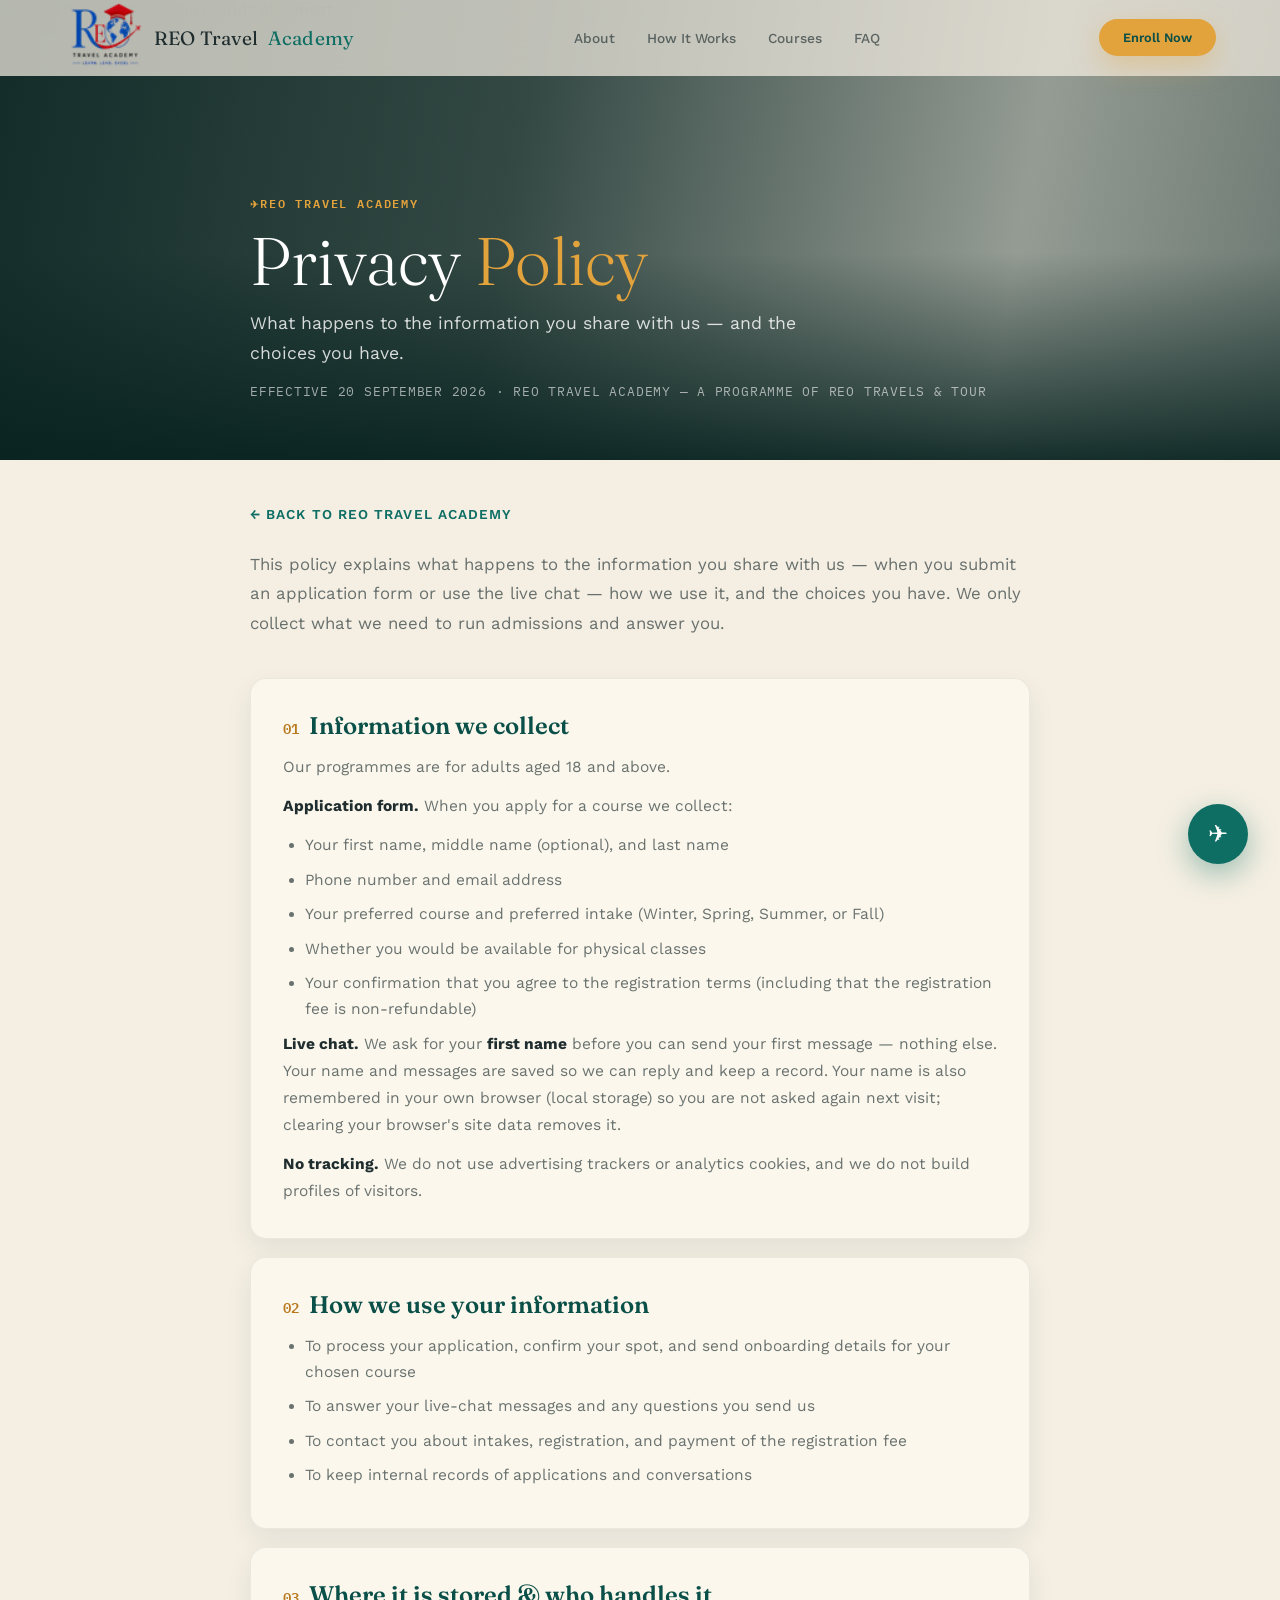
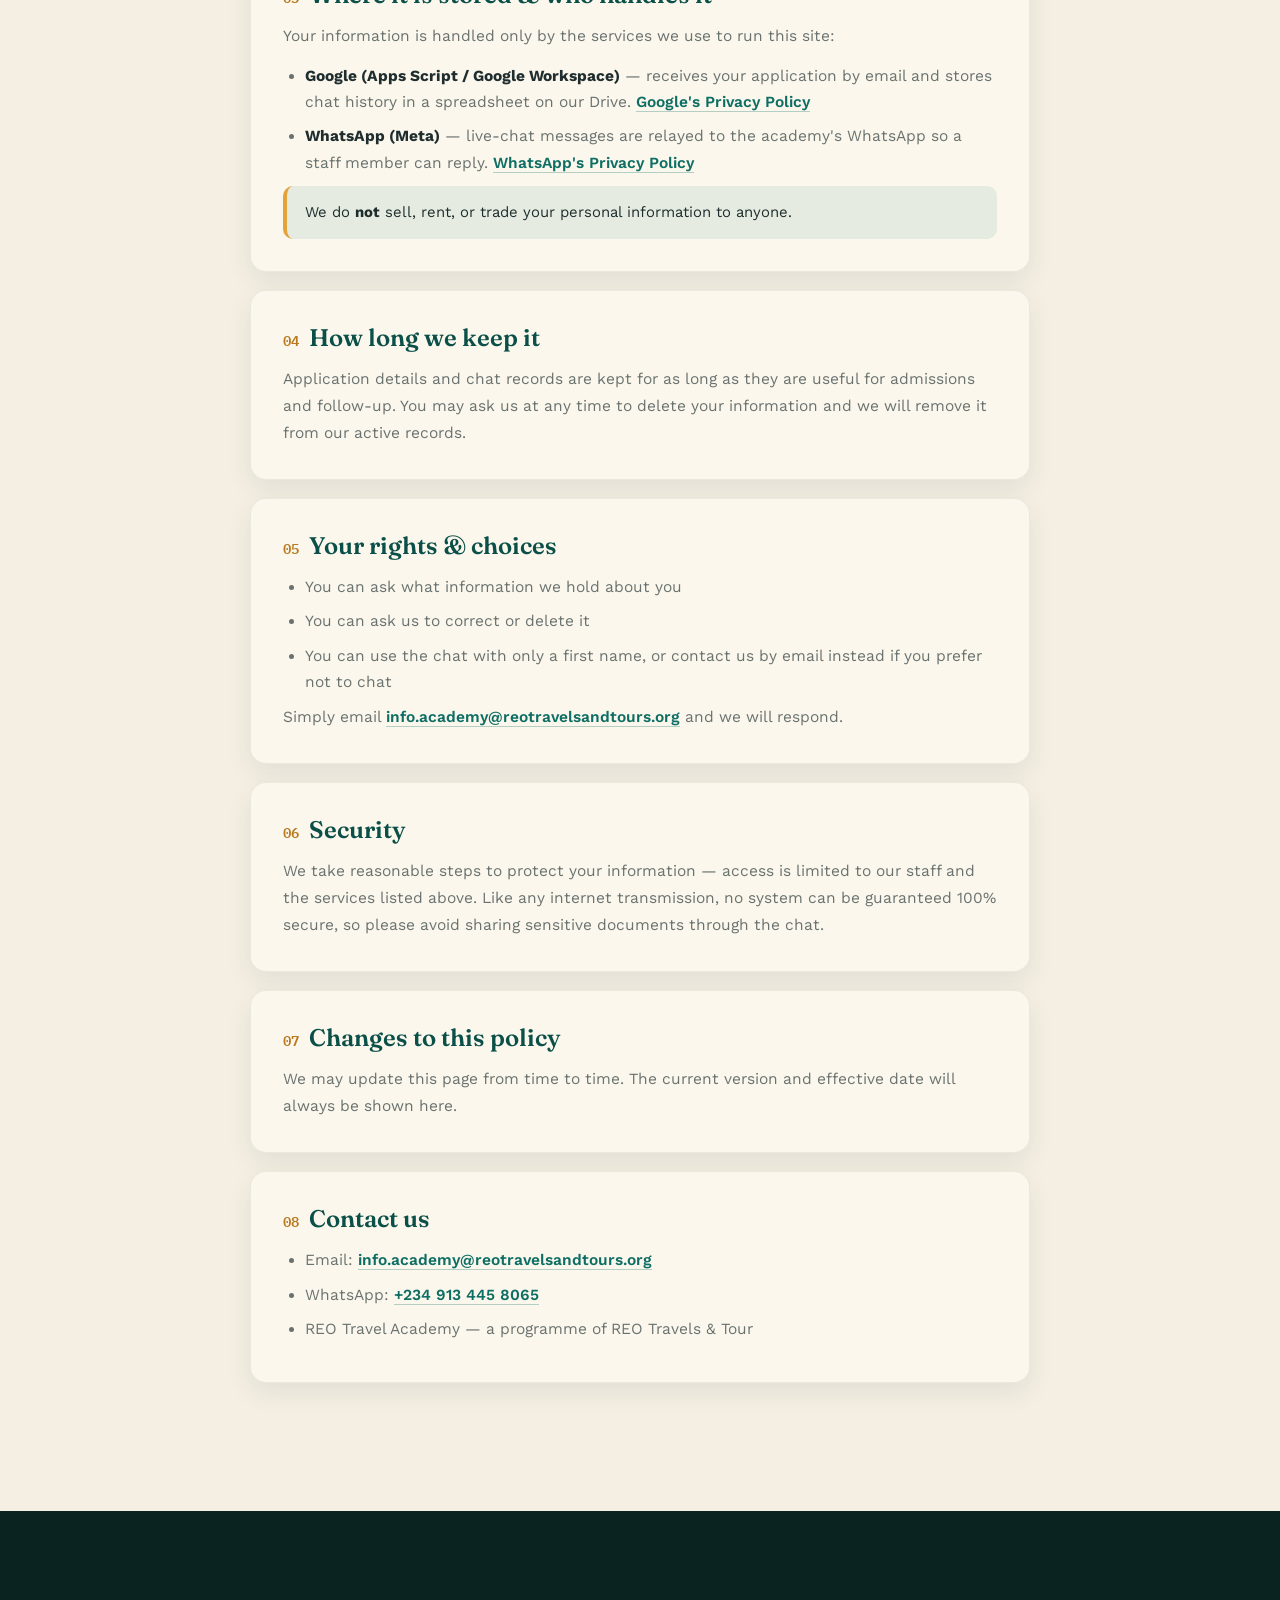
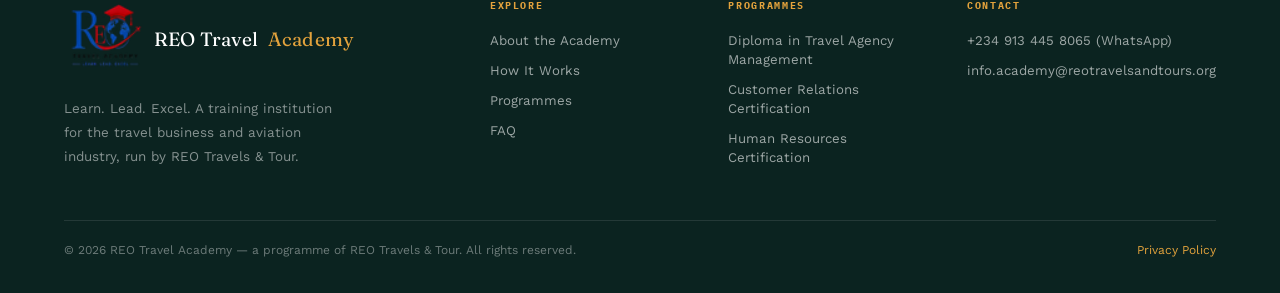
==== privacy.html @ a8461413 "first commit" ====
<!DOCTYPE html>
<html lang="en">

<head>
  <meta charset="UTF-8" />
  <meta name="viewport" content="width=device-width, initial-scale=1.0" />
  <title>Privacy Policy — REO Travel Academy</title>
  <link rel="icon" type="image/png" href="favicon-32.png" />
  <link rel="apple-touch-icon" href="logo-180.png" />
  <link rel="stylesheet" href="css/academy.css" />
  <style>
    .doc-wrap { max-width: 860px; margin: 0 auto; padding: clamp(28px, 4vw, 44px) clamp(20px, 5vw, 40px) clamp(64px, 9vw, 110px); }
    .doc-hero { position: relative; display: flex; align-items: flex-end; overflow: hidden; min-height: clamp(340px, 44vw, 460px); padding: calc(var(--nav-h) + 30px) 0 clamp(36px, 6vw, 60px); }
    .doc-hero-bg { position: absolute; inset: 0; z-index: 0; }
    .doc-hero-bg img { width: 100%; height: 100%; object-fit: cover; }
    .doc-hero-inner { position: relative; z-index: 3; width: 100%; max-width: 860px; margin: 0 auto; padding: 0 clamp(20px, 5vw, 40px); text-align: left; }
    .doc-hero .eyebrow { color: var(--amber); display: inline-block; margin-bottom: 12px; }
    .doc-hero-title { font-family: "Fraunces", serif; font-weight: 300; font-size: clamp(2.4rem, 6.6vw, 4.2rem); line-height: 1.08; color: var(--white); margin-bottom: 12px; }
    .doc-hero-title em { font-style: normal; color: var(--amber); }
    .doc-hero-sub { color: rgba(255, 255, 255, 0.82); font-size: clamp(0.95rem, 1.5vw, 1.1rem); line-height: 1.7; max-width: 56ch; }
    .doc-hero .doc-meta { border: none; padding: 0; margin: 14px 0 0; color: rgba(255, 255, 255, 0.6); }
    .doc-back { display: inline-flex; gap: 8px; font-size: 0.85rem; font-weight: 600; letter-spacing: 0.08em; text-transform: uppercase; color: var(--teal); margin-bottom: 28px; }
    .doc-back:hover { color: var(--amber-deep); }
    .doc-title { font-family: "Fraunces", serif; font-size: clamp(2.2rem, 6vw, 3.4rem); font-weight: 600; line-height: 1.08; margin-bottom: 14px; }
    .doc-title span { color: var(--teal); }
    .doc-meta { font-family: "IBM Plex Mono", monospace; font-size: 0.8rem; letter-spacing: 0.06em; text-transform: uppercase; color: var(--ink-mute); padding-bottom: 26px; border-bottom: 1px solid var(--border); margin-bottom: 36px; }
    .doc-intro { font-size: 1.05rem; line-height: 1.75; color: var(--ink-soft); margin-bottom: 40px; }
    .doc-section { background: var(--card); border: 1px solid var(--border-soft); border-radius: var(--radius-md); padding: clamp(22px, 4vw, 32px); margin-bottom: 18px; box-shadow: var(--shadow-sm); }
    .doc-section h2 { font-family: "Fraunces", serif; font-size: clamp(1.25rem, 3vw, 1.5rem); font-weight: 600; color: var(--teal-deep); margin-bottom: 14px; display: flex; align-items: baseline; gap: 10px; }
    .doc-section h2 .num { font-family: "IBM Plex Mono", monospace; font-size: 0.85rem; color: var(--amber-deep); }
    .doc-section p { font-size: 0.97rem; line-height: 1.75; color: var(--ink-soft); margin-bottom: 12px; }
    .doc-section p:last-child { margin-bottom: 0; }
    .doc-section ul { margin: 8px 0 4px; padding-left: 22px; }
    .doc-section li { font-size: 0.97rem; line-height: 1.7; color: var(--ink-soft); margin-bottom: 8px; }
    .doc-section strong { color: var(--ink); }
    .doc-section a { color: var(--teal); font-weight: 600; border-bottom: 1px solid rgba(14, 110, 100, 0.3); }
    .doc-section a:hover { color: var(--amber-deep); border-color: var(--amber); }
    .doc-note { background: var(--teal-tint); border-left: 4px solid var(--amber); border-radius: var(--radius-sm); padding: 14px 18px; font-size: 0.93rem; line-height: 1.65; color: var(--ink); margin-top: 10px; }
    @media (max-width: 640px) { .doc-section h2 { flex-direction: column; gap: 4px; } }
  </style>
</head>

<body>
  <div id="top"></div>

  <div id="preloader">
    <img class="pre-logo" src="reo.png" alt="REO Travel Academy logo" />
    <div class="pre-track"><div class="pre-fill"></div></div>
    <p class="pre-text">Boarding&hellip;</p>
  </div>

  <nav id="navbar">
    <a class="nav-logo" href="index.html"><img src="logo-64.png" alt="REO Travel Academy logo" />REO Travel <span>Academy</span></a>
    <ul class="nav-links" id="nav-links">
      <li><a href="index.html#about">About</a></li>
      <li><a href="index.html#how">How It Works</a></li>
      <li><a href="index.html#courses">Courses</a></li>
      <li><a href="index.html#faq">FAQ</a></li>
    </ul>
    <a href="index.html#courses" class="btn btn-primary" style="padding:11px 24px;font-size:0.8rem;" id="nav-cta">Enroll Now</a>
    <button class="hamburger" id="hamburger" aria-label="Menu"><span></span><span></span><span></span></button>
  </nav>
  <div class="mobile-menu" id="mobile-menu">
    <button class="mobile-menu-close" id="mobile-menu-close" aria-label="Close menu">✕</button>
    <a href="index.html#about">About</a>
    <a href="index.html#how">How It Works</a>
    <a href="index.html#courses">Courses</a>
    <a href="index.html#faq">FAQ</a>
    <a href="index.html#courses">Enroll Now</a>
  </div>

  <section class="doc-hero">
    <div class="doc-hero-bg">
      <img src="https://images.unsplash.com/photo-1436491865332-7a61a109cc05?auto=format&fit=crop&w=2000&q=80"
        alt="Aircraft wing above the clouds at sunset" />
    </div>
    <div class="hero-overlay"></div>
    <div class="doc-hero-inner">
      <span class="eyebrow">REO Travel Academy</span>
      <h1 class="doc-hero-title">Privacy <em>Policy</em></h1>
      <p class="doc-hero-sub">What happens to the information you share with us — and the choices you have.</p>
      <p class="doc-meta">Effective 20 September 2026 · REO Travel Academy — a programme of REO Travels &amp; Tour</p>
    </div>
  </section>

  <div class="doc-wrap">
    <a class="doc-back" href="index.html">← Back to REO Travel Academy</a>

    <p class="doc-intro">
      This policy explains what happens to the information you share with us — when you submit an
      application form or use the live chat — how we use it, and the choices you have. We only
      collect what we need to run admissions and answer you.
    </p>

    <section class="doc-section">
      <h2><span class="num">01</span> Information we collect</h2>
      <p>Our programmes are for adults aged 18 and above.</p>
      <p><strong>Application form.</strong> When you apply for a course we collect:</p>
      <ul>
        <li>Your first name, middle name (optional), and last name</li>
        <li>Phone number and email address</li>
        <li>Your preferred course and preferred intake (Winter, Spring, Summer, or Fall)</li>
        <li>Whether you would be available for physical classes</li>
        <li>Your confirmation that you agree to the registration terms (including that the registration fee is non-refundable)</li>
      </ul>
      <p><strong>Live chat.</strong> We ask for your <strong>first name</strong> before you can send your first message — nothing else. Your name and messages are saved so we can reply and keep a record. Your name is also remembered in your own browser (local storage) so you are not asked again next visit; clearing your browser's site data removes it.</p>
      <p><strong>No tracking.</strong> We do not use advertising trackers or analytics cookies, and we do not build profiles of visitors.</p>
    </section>

    <section class="doc-section">
      <h2><span class="num">02</span> How we use your information</h2>
      <ul>
        <li>To process your application, confirm your spot, and send onboarding details for your chosen course</li>
        <li>To answer your live-chat messages and any questions you send us</li>
        <li>To contact you about intakes, registration, and payment of the registration fee</li>
        <li>To keep internal records of applications and conversations</li>
      </ul>
    </section>

    <section class="doc-section">
      <h2><span class="num">03</span> Where it is stored &amp; who handles it</h2>
      <p>Your information is handled only by the services we use to run this site:</p>
      <ul>
        <li><strong>Google (Apps Script / Google Workspace)</strong> — receives your application by email and stores chat history in a spreadsheet on our Drive. <a href="https://policies.google.com/privacy" target="_blank" rel="noopener">Google's Privacy Policy</a></li>
        <li><strong>WhatsApp (Meta)</strong> — live-chat messages are relayed to the academy's WhatsApp so a staff member can reply. <a href="https://www.whatsapp.com/legal/privacy-policy" target="_blank" rel="noopener">WhatsApp's Privacy Policy</a></li>
        <!-- <li><strong>ntfy.sh</strong> — pushes an instant internal alert to our staff when a new chat message arrives; it sees only what is needed to notify us.</li> -->
      </ul>
      <div class="doc-note">We do <strong>not</strong> sell, rent, or trade your personal information to anyone.</div>
    </section>

    <section class="doc-section">
      <h2><span class="num">04</span> How long we keep it</h2>
      <p>Application details and chat records are kept for as long as they are useful for admissions and follow-up. You may ask us at any time to delete your information and we will remove it from our active records.</p>
    </section>

    <section class="doc-section">
      <h2><span class="num">05</span> Your rights &amp; choices</h2>
      <ul>
        <li>You can ask what information we hold about you</li>
        <li>You can ask us to correct or delete it</li>
        <li>You can use the chat with only a first name, or contact us by email instead if you prefer not to chat</li>
      </ul>
      <p>Simply email <a href="mailto:info.academy@reotravelsandtours.org">info.academy@reotravelsandtours.org</a> and we will respond.</p>
    </section>

    <section class="doc-section">
      <h2><span class="num">06</span> Security</h2>
      <p>We take reasonable steps to protect your information — access is limited to our staff and the services listed above. Like any internet transmission, no system can be guaranteed 100% secure, so please avoid sharing sensitive documents through the chat.</p>
    </section>

    <section class="doc-section">
      <h2><span class="num">07</span> Changes to this policy</h2>
      <p>We may update this page from time to time. The current version and effective date will always be shown here.</p>
    </section>

    <section class="doc-section">
      <h2><span class="num">08</span> Contact us</h2>
      <ul>
        <li>Email: <a href="mailto:info.academy@reotravelsandtours.org">info.academy@reotravelsandtours.org</a></li>
        <li>WhatsApp: <a href="https://wa.me/2349134458065" target="_blank" rel="noopener">+234 913 445 8065</a></li>
        <li>REO Travel Academy — a programme of REO Travels &amp; Tour</li>
      </ul>
    </section>
  </div>

  <footer id="footer">
    <div class="footer-top">
      <div class="footer-brand">
        <a class="nav-logo" href="index.html"><img src="logo-64.png" alt="REO Travel Academy logo" />REO Travel <span>Academy</span></a>
        <p>Learn. Lead. Excel. A training institution for the travel business and aviation industry, run by REO
          Travels &amp; Tour.</p>
      </div>
      <div class="footer-col">
        <h4>Explore</h4>
        <ul>
          <li><a href="index.html#about">About the Academy</a></li>
          <li><a href="index.html#how">How It Works</a></li>
          <li><a href="index.html#courses">Programmes</a></li>
          <li><a href="index.html#faq">FAQ</a></li>
        </ul>
      </div>
      <div class="footer-col">
        <h4>Programmes</h4>
        <ul>
          <li><a href="index.html#courses">Diploma in Travel Agency Management</a></li>
          <li><a href="index.html#courses">Customer Relations Certification</a></li>
          <li><a href="index.html#courses">Human Resources Certification</a></li>
        </ul>
      </div>
      <div class="footer-col">
        <h4>Contact</h4>
        <ul>
          <li><a href="https://wa.me/2349134458065" target="_blank">+234 913 445 8065 (WhatsApp)</a></li>
          <li><a href="mailto:info.academy@reotravelsandtours.org">info.academy@reotravelsandtours.org</a></li>
        </ul>
      </div>
    </div>
    <div class="footer-bottom">
      <p>&copy; <span id="footer-year">2026</span> REO Travel Academy — a programme of REO Travels &amp; Tour. All
        rights reserved.</p>
      <a href="privacy.html" aria-current="page">Privacy Policy</a>
    </div>
  </footer>

  <button class="chat-launcher" onclick="toggleChat()" aria-label="Chat with us">
    ✈<span class="chat-dot" id="chat-dot"></span>
  </button>

  <div class="chat-panel" id="chat-panel">
    <div class="chat-head">
      <div class="chat-head-avatar"><img src="logo-64.png" alt="REO Travel Academy logo" /></div>
      <div>
        <strong>REO Travel Academy</strong>
        <span>Typically replies within 10 minutes</span>
      </div>
      <button class="chat-head-close" onclick="toggleChat()" aria-label="Close chat">&times;</button>
    </div>

    <div class="chat-gate" id="chat-gate">
      <div class="chat-gate-card">
        <div class="chat-gate-icon">🎓</div>
        <h4>Before we begin ✈️</h4>
        <p>What should we call you? We answer instantly from our course info and bring in a real person whenever you need one — a name keeps it personal.</p>
        <form id="chat-gate-form">
          <input type="text" id="chat-gate-input" placeholder="e.g. Chinedu Okafor" autocomplete="name"
            maxlength="60" />
          <button type="submit">Start chatting →</button>
        </form>
        <span class="chat-gate-note" id="chat-gate-note">Please type your name so we know who we're chatting
          with 🙂</span>
      </div>
    </div>

    <div class="chat-body" id="chat-body">
      <div class="chat-msg system">Today</div>
    </div>
    <form class="chat-foot" id="chat-form">
      <input type="text" id="chat-input" placeholder="Type a message…" autocomplete="off" />
      <button type="submit" aria-label="Send">➤</button>
    </form>
    <div class="chat-fallback">
      Ask anything — answers are instant from our course info, and we'll hand you over to a real person on
      <a href="https://wa.me/2349134458065" target="_blank">WhatsApp</a> or email
      <a href="mailto:info.academy@reotravelsandtours.org">info.academy@reotravelsandtours.org</a>
    </div>
  </div>

  <script src="js/academy.js"></script>
</body>

</html>
---- css/academy.css ----
@import url("https://fonts.googleapis.com/css2?family=Fraunces:opsz,wght@9..144,300;9..144,400;9..144,500;9..144,600&family=Work+Sans:wght@400;500;600;700&family=IBM+Plex+Mono:wght@500;600&display=swap");

:root {
  --paper:      #F5EFE3;
  --paper-alt:  #ECE3D0;
  --card:       #FBF7EC;
  --ink:        #1F2D2F;
  --ink-soft:   rgba(31, 45, 47, 0.66);
  --ink-mute:   rgba(31, 45, 47, 0.45);
  --teal:       #0E6E64;
  --teal-deep:  #0A4F48;
  --teal-tint:  rgba(14, 110, 100, 0.09);
  --amber:      #E2A23C;
  --amber-deep: #B9791E;
  --white:      #FFFFFF;
  --glass:      rgba(251, 247, 236, 0.6);
  --glass-strong: rgba(251, 247, 236, 0.85);
  --border:     rgba(31, 45, 47, 0.12);
  --border-soft:rgba(31, 45, 47, 0.07);
  --footer-bg:  #0B2320;
  --night:      #07221F;

  --shadow-sm:  0 10px 26px rgba(31, 45, 47, 0.08);
  --shadow-md:  0 24px 56px rgba(31, 45, 47, 0.14);
  --shadow-amber: 0 10px 28px rgba(226, 162, 60, 0.35);

  --radius-sm: 10px;
  --radius-md: 16px;
  --radius-lg: 26px;
  --nav-h: 76px;
}

*, *::before, *::after { box-sizing: border-box; margin: 0; padding: 0; }
html { scroll-behavior: smooth; scroll-padding-top: var(--nav-h); }
body {
  font-family: "Work Sans", sans-serif;
  background: var(--paper);
  color: var(--ink);
  overflow-x: hidden;
  -webkit-font-smoothing: antialiased;
}
img { display: block; max-width: 100%; }
a { color: inherit; text-decoration: none; }
button { font-family: inherit; cursor: pointer; }
input, select { font-family: inherit; }

.container { max-width: 1320px; margin: 0 auto; }
.section-pad { padding: clamp(64px, 9vw, 120px) clamp(20px, 5vw, 72px); }
.text-center { text-align: center; }

.eyebrow {
  display: inline-flex;
  align-items: center;
  gap: 10px;
  font-family: "IBM Plex Mono", monospace;
  font-size: clamp(0.62rem, 1vw, 0.72rem);
  letter-spacing: 0.16em;
  text-transform: uppercase;
  color: var(--teal);
  font-weight: 600;
  margin-bottom: 14px;
}
.eyebrow::before { content: "✈"; font-size: 0.85em; }
.section-title {
  font-family: "Fraunces", serif;
  font-weight: 400;
  font-size: clamp(1.9rem, 4.6vw, 3.2rem);
  line-height: 1.12;
  color: var(--ink);
}
.section-title .accent { color: var(--teal); }
.section-sub {
  color: var(--ink-soft);
  font-size: clamp(0.9rem, 1.3vw, 1rem);
  line-height: 1.75;
  margin-top: 16px;
  max-width: 560px;
}
.text-center .section-sub { margin-left: auto; margin-right: auto; }

.btn {
  display: inline-flex;
  align-items: center;
  justify-content: center;
  gap: 8px;
  border: none;
  outline: none;
  border-radius: 999px;
  font-weight: 600;
  font-size: clamp(0.82rem, 1.2vw, 0.92rem);
  padding: clamp(13px, 1.8vw, 16px) clamp(26px, 3vw, 36px);
  transition: transform 0.3s cubic-bezier(.25,.46,.45,.94), box-shadow 0.3s, background 0.3s, color 0.3s, border-color 0.3s;
  white-space: nowrap;
}
.btn-primary {
  background: var(--amber);
  color: var(--teal-deep);
  box-shadow: var(--shadow-amber);
}
.btn-primary:hover { transform: translateY(-3px); box-shadow: 0 16px 36px rgba(226,162,60,0.45); }
.btn-ghost {
  background: var(--glass);
  backdrop-filter: blur(14px);
  border: 1.5px solid var(--border);
  color: var(--ink);
}
.btn-ghost:hover { border-color: var(--teal); color: var(--teal); transform: translateY(-3px); }
.btn-dark { background: var(--ink); color: var(--white); }
.btn-dark:hover { transform: translateY(-3px); background: var(--teal-deep); }

.glass-card {
  background: var(--glass-strong);
  backdrop-filter: blur(20px);
  -webkit-backdrop-filter: blur(20px);
  border: 1px solid var(--border);
  border-radius: var(--radius-md);
  box-shadow: var(--shadow-sm);
  transition: all 0.35s;
}
.glass-card:hover { transform: translateY(-5px); box-shadow: var(--shadow-md); border-color: rgba(14,110,100,0.28); }

#preloader {
  position: fixed; inset: 0;
  background: var(--paper);
  z-index: 9999;
  display: flex; flex-direction: column;
  align-items: center; justify-content: center;
  gap: 22px;
  transition: opacity 0.8s ease, visibility 0.8s ease;
}
#preloader.hidden { opacity: 0; visibility: hidden; }
.pre-mark {
  font-family: "Fraunces", serif;
  font-size: clamp(1.3rem, 4vw, 1.8rem);
  color: var(--ink);
  letter-spacing: 0.02em;
}
.pre-mark span { color: var(--teal); }
.pre-track { width: clamp(140px, 30vw, 200px); height: 2px; background: var(--border); border-radius: 2px; overflow: hidden; }
.pre-fill { height: 100%; width: 0; background: var(--amber); animation: preFill 1.6s cubic-bezier(.4,0,.2,1) forwards; }
.pre-text { font-family: "IBM Plex Mono", monospace; font-size: 0.62rem; letter-spacing: 0.24em; text-transform: uppercase; color: var(--ink-mute); }
@keyframes preFill { to { width: 100%; } }

#navbar {
  position: fixed; top: 0; left: 0; right: 0;
  height: var(--nav-h);
  z-index: 900;
  display: flex; align-items: center; justify-content: space-between;
  padding: 0 clamp(18px, 5vw, 72px);
  background: rgba(245, 239, 227, 0.72);
  backdrop-filter: blur(18px);
  -webkit-backdrop-filter: blur(18px);
  border-bottom: 1px solid transparent;
  transition: all 0.35s;
}
#navbar.scrolled { background: rgba(245, 239, 227, 0.95); border-color: var(--border); box-shadow: 0 4px 24px rgba(31,45,47,0.07); }
.nav-logo { font-family: "Fraunces", serif; font-size: clamp(1rem, 2vw, 1.2rem); color: var(--ink); letter-spacing: 0.01em; display: inline-flex; align-items: center; gap: 10px; }
.nav-logo img { width: 80px; height: 80px; object-fit: contain; flex-shrink: 0; }
.nav-logo span { color: var(--teal); }
.pre-logo { width: clamp(210px, 48vw, 280px); height: auto; }
.chat-head-avatar img { width: 100%; height: 100%; object-fit: contain; border-radius: 50%; background: #fff; }
.nav-links { display: flex; align-items: center; gap: clamp(18px, 2.5vw, 36px); list-style: none; }
.nav-links a {
  font-size: 0.86rem; font-weight: 500; color: var(--ink-soft);
  position: relative; transition: color 0.3s;
}
.nav-links a::after {
  content: ""; position: absolute; bottom: -6px; left: 0; width: 0; height: 2px;
  background: var(--amber); transition: width 0.25s;
}
.nav-links a:hover { color: var(--ink); }
.nav-links a:hover::after { width: 100%; }

.hamburger {
  display: none; flex-direction: column; gap: 5px;
  background: none; border: none; padding: 4px; z-index: 910;
}
.hamburger span { width: 24px; height: 2px; background: var(--ink); border-radius: 2px; transition: all 0.3s; }
.hamburger.open span:nth-child(1) { transform: translateY(7px) rotate(45deg); }
.hamburger.open span:nth-child(2) { opacity: 0; }
.hamburger.open span:nth-child(3) { transform: translateY(-7px) rotate(-45deg); }

.mobile-menu {
  position: fixed; inset: 0; background: var(--paper);
  z-index: 895; display: flex; flex-direction: column;
  align-items: center; justify-content: center; gap: 30px;
  opacity: 0; visibility: hidden; transition: all 0.4s;
}
.mobile-menu.open { opacity: 1; visibility: visible; }
.mobile-menu a { font-family: "Fraunces", serif; font-size: 1.6rem; color: var(--ink); }
.mobile-menu a:hover { color: var(--teal); }
.mobile-menu-close {
  position: absolute; top: 24px; right: 24px; background: none; border: none;
  font-size: 1.8rem; color: var(--ink); cursor: pointer;
}

@media (max-width: 920px) {
  .nav-links, #nav-cta { display: none; }
  .hamburger { display: flex; }
}

#hero {
  position: relative;
  min-height: 100vh;
  display: flex;
  flex-direction: column;
  justify-content: center;
  overflow: hidden;
  padding: calc(var(--nav-h) + 56px) 0 clamp(80px, 11vw, 120px);
}
.hero-bg { position: absolute; inset: 0; z-index: 0; }
.hero-bg img { width: 100%; height: 100%; object-fit: cover; }
.hero-overlay {
  position: absolute; inset: 0; z-index: 1;
  background:
    linear-gradient(100deg, rgba(7,34,31,0.94) 0%, rgba(7,34,31,0.78) 40%, rgba(7,34,31,0.3) 78%, rgba(7,34,31,0.5) 100%),
    linear-gradient(to top, rgba(7,34,31,0.9) 0%, rgba(7,34,31,0.15) 45%);
}
.flight-path { position: absolute; inset: 0; z-index: 2; pointer-events: none; opacity: 0.5; }
.flight-path svg { width: 100%; height: 100%; }
.flight-path .dash {
  fill: none; stroke: var(--amber); stroke-width: 1.5; stroke-dasharray: 8 10; opacity: 0.4;
}

.hero-inner {
  position: relative; z-index: 3;
  width: 100%; max-width: 1320px; margin: 0 auto;
  padding: 0 clamp(20px, 5vw, 80px);
  text-align: center;
}
#hero .eyebrow { color: var(--amber); }
.hero-headline {
  font-family: "Fraunces", serif;
  font-weight: 300;
  font-size: clamp(2.4rem, 6.6vw, 5rem);
  line-height: 1.08;
  color: var(--white);
  margin: 0 auto 22px;
  max-width: 22ch;
  opacity: 0;
  animation: heroUp 0.9s ease forwards 0.15s;
}
.hero-headline em { font-style: normal; color: var(--amber); font-family: "Fraunces", serif; }
.hero-sub {
  color: rgba(255, 255, 255, 0.82);
  font-size: clamp(0.95rem, 1.5vw, 1.12rem);
  line-height: 1.8;
  max-width: 640px;
  margin: 0 auto;
  opacity: 0;
  animation: heroUp 0.9s ease forwards 0.3s;
}
.hero-actions {
  display: flex; justify-content: center; gap: 14px; flex-wrap: wrap; margin-top: 36px;
  opacity: 0; animation: heroUp 0.9s ease forwards 0.45s;
}
.btn-hero-ghost {
  background: rgba(255, 255, 255, 0.1);
  border: 1.5px solid rgba(255, 255, 255, 0.35);
  color: var(--white);
  backdrop-filter: blur(8px);
}
.btn-hero-ghost:hover { background: rgba(255, 255, 255, 0.22); transform: translateY(-3px); }
@keyframes heroUp { from { opacity: 0; transform: translateY(18px); } to { opacity: 1; transform: translateY(0); } }

.ticker-strip {
  background: var(--ink);
  padding: 12px 0;
  overflow: hidden;
  white-space: nowrap;
}
.ticker-inner { display: inline-flex; animation: ticker 26s linear infinite; }
.ticker-inner span {
  color: var(--amber);
  font-family: "IBM Plex Mono", monospace;
  font-size: 0.7rem;
  letter-spacing: 0.14em;
  text-transform: uppercase;
  padding: 0 clamp(20px, 3vw, 36px);
}
.ticker-inner span::before { content: "✈ "; }
@keyframes ticker { 0% { transform: translateX(0); } 100% { transform: translateX(-50%); } }

#about { background: var(--paper); }
.about-grid {
  display: grid; grid-template-columns: 1fr 1.05fr;
  gap: clamp(40px, 6vw, 88px); align-items: center;
}
@media (max-width: 920px) { .about-grid { grid-template-columns: 1fr; } }
.about-media { position: relative; }
.about-media::before {
  content: ""; position: absolute; top: 22px; right: -22px; bottom: -22px; left: 22px;
  border: 2px solid var(--amber); border-radius: var(--radius-lg); opacity: 0.55; z-index: 0;
}
.about-media img {
  position: relative; z-index: 1;
  width: 100%; height: clamp(340px, 42vw, 520px); object-fit: cover;
  border-radius: var(--radius-lg); box-shadow: var(--shadow-md);
}
.about-badge {
  position: absolute; z-index: 2; left: clamp(16px, 2vw, 28px); bottom: clamp(-16px, -1vw, -22px);
  max-width: 320px;
  background: var(--card);
  border: 1px solid var(--border);
  border-radius: var(--radius-md);
  padding: 16px 20px;
  box-shadow: var(--shadow-md);
}
.about-badge strong { display: block; font-family: "Fraunces", serif; font-size: 0.95rem; color: var(--teal-deep); margin-bottom: 4px; }
.about-badge span { font-size: 0.74rem; color: var(--ink-soft); line-height: 1.55; display: block; }
.who-title { font-family: "Fraunces", serif; font-size: clamp(1.15rem, 2vw, 1.4rem); font-weight: 500; margin: 30px 0 16px; color: var(--ink); }
.who-list { display: flex; flex-direction: column; gap: 10px; }
.who-item {
  display: flex; align-items: center; gap: 14px;
  padding: 14px 18px;
  font-size: 0.87rem; color: var(--ink-soft);
}
.who-item .tag {
  font-family: "IBM Plex Mono", monospace;
  font-size: 0.65rem;
  color: var(--white);
  background: var(--teal);
  border-radius: 6px;
  padding: 3px 7px;
  flex-shrink: 0;
}

#how { background: var(--paper-alt); }
.steps-grid {
  display: grid; grid-template-columns: repeat(4, 1fr);
  gap: clamp(12px, 1.8vw, 18px); margin-top: 44px;
}
@media (max-width: 920px) { .steps-grid { grid-template-columns: 1fr 1fr; } }
@media (max-width: 620px) { .steps-grid { grid-template-columns: 1fr; } }
.step-card {
  position: relative;
  background: var(--card);
  border: 1px solid var(--border);
  border-radius: var(--radius-md);
  box-shadow: var(--shadow-sm);
  padding: clamp(22px, 2.8vw, 30px);
  transition: all 0.35s;
}
.step-card:hover { transform: translateY(-5px); box-shadow: var(--shadow-md); border-color: rgba(14,110,100,0.3); }
.step-num {
  position: absolute; top: 16px; right: 20px;
  font-family: "IBM Plex Mono", monospace;
  font-size: 2.1rem; font-weight: 600;
  color: rgba(14,110,100,0.14);
  line-height: 1;
}
.step-card .wc-icon { font-size: 1.6rem; margin-bottom: 12px; display: block; }
.step-card h3 { font-family: "Fraunces", serif; font-size: clamp(1rem, 1.6vw, 1.12rem); font-weight: 500; margin-bottom: 7px; color: var(--teal-deep); }
.step-card p { font-size: clamp(0.76rem, 1.1vw, 0.84rem); color: var(--ink-soft); line-height: 1.7; }
.steps-cta { display: flex; justify-content: center; gap: 14px; flex-wrap: wrap; margin-top: 34px; }

#intakes { background: var(--paper); }
.gates-row { display: grid; grid-template-columns: repeat(4, 1fr); gap: clamp(10px, 1.6vw, 18px); margin-top: 44px; }
@media (max-width: 700px) { .gates-row { grid-template-columns: repeat(2, 1fr); } }
.gate-card { padding: clamp(20px, 2.5vw, 28px); text-align: center; }
.gate-card .gate-num { font-family: "IBM Plex Mono", monospace; font-size: 0.65rem; color: var(--teal); letter-spacing: 0.1em; margin-bottom: 10px; display: block; }
.gate-card h4 { font-family: "Fraunces", serif; font-size: clamp(1.05rem, 1.8vw, 1.25rem); margin-bottom: 6px; }
.gate-card span.months { font-size: 0.78rem; color: var(--ink-mute); }

#courses { background: var(--paper-alt); }
.courses-grid { display: grid; grid-template-columns: repeat(auto-fit, minmax(min(300px, 100%), 1fr)); gap: clamp(18px, 2.5vw, 28px); }
.course-card {
  background: var(--card);
  border-radius: var(--radius-lg);
  box-shadow: var(--shadow-sm);
  border: 1px solid var(--border-soft);
  overflow: hidden;
  display: flex; flex-direction: column;
  transition: all 0.35s;
}
.course-card:hover { transform: translateY(-6px); box-shadow: var(--shadow-md); }
.course-card.flagship { border-color: rgba(226,162,60,0.6); }
.course-media { position: relative; height: clamp(170px, 22vw, 210px); overflow: hidden; }
.course-media img { width: 100%; height: 100%; object-fit: cover; transition: transform 0.7s cubic-bezier(.25,.46,.45,.94); }
.course-card:hover .course-media img { transform: scale(1.07); }
.course-media::after {
  content: ""; position: absolute; inset: 0;
  background: linear-gradient(to top, rgba(7,34,31,0.45), transparent 55%);
}
.course-head { position: relative; padding: 22px 26px 0; }
.course-flag {
  display: inline-block; font-family: "IBM Plex Mono", monospace; font-size: 0.6rem;
  letter-spacing: 0.14em; text-transform: uppercase; color: var(--teal-deep);
  background: rgba(226,162,60,0.25); padding: 4px 10px; border-radius: 20px; margin-bottom: 12px;
}
.course-kicker { font-family: "IBM Plex Mono", monospace; font-size: 0.62rem; letter-spacing: 0.12em; text-transform: uppercase; color: var(--ink-mute); margin-bottom: 10px; display: block; }
.course-title { font-family: "Fraunces", serif; font-size: clamp(1.1rem, 1.9vw, 1.32rem); font-weight: 500; color: var(--ink); margin-bottom: 14px; line-height: 1.3; }
.course-perf { border-top: 2px dashed var(--border); margin: 4px 0; position: relative; }
.course-perf::before, .course-perf::after { content: ""; position: absolute; top: -9px; width: 18px; height: 18px; background: var(--paper-alt); border-radius: 50%; }
.course-perf::before { left: -9px; }
.course-perf::after { right: -9px; }
.course-body { padding: 20px 26px 26px; flex: 1; display: flex; flex-direction: column; }
.course-meta { display: flex; flex-wrap: wrap; gap: 8px 18px; margin-bottom: 16px; }
.course-meta span { font-size: 0.74rem; color: var(--ink-mute); }
.course-meta strong { color: var(--ink-soft); font-weight: 600; }
.course-price { font-family: "Fraunces", serif; font-size: clamp(1.5rem, 2.4vw, 1.85rem); color: var(--teal); margin-bottom: 14px; }
.course-price span { font-family: "Work Sans", sans-serif; font-size: 0.7rem; color: var(--ink-mute); }
.course-blurb { font-size: 0.85rem; color: var(--ink-soft); line-height: 1.7; margin-bottom: 22px; flex: 1; }
.course-card .btn { width: 100%; }

.modal-overlay {
  position: fixed; inset: 0; background: rgba(31, 45, 47, 0.55); backdrop-filter: blur(6px);
  z-index: 9500; display: flex; align-items: center; justify-content: center; padding: 20px;
  opacity: 0; visibility: hidden; transition: all 0.35s;
}
.modal-overlay.open { opacity: 1; visibility: visible; }
.course-modal {
  background: var(--card);
  border-radius: var(--radius-lg);
  max-width: 640px; width: 100%; max-height: 88vh; overflow-y: auto;
  padding: clamp(28px, 4vw, 44px);
  position: relative;
  transform: translateY(24px) scale(0.98);
  transition: transform 0.35s;
  box-shadow: var(--shadow-md);
}
.modal-overlay.open .course-modal { transform: translateY(0) scale(1); }
.modal-close {
  position: absolute; top: 18px; right: 18px; width: 38px; height: 38px; border-radius: 50%;
  border: 1px solid var(--border); background: var(--paper); color: var(--ink);
  font-size: 1.1rem; cursor: pointer; transition: all 0.3s;
}
.modal-close:hover { background: var(--amber); border-color: var(--amber); color: var(--teal-deep); }
.modal-kicker { font-family: "IBM Plex Mono", monospace; font-size: 0.62rem; letter-spacing: 0.14em; text-transform: uppercase; color: var(--teal); margin-bottom: 10px; }
.modal-title { font-family: "Fraunces", serif; font-size: clamp(1.3rem, 2.3vw, 1.7rem); color: var(--ink); margin-bottom: 18px; padding-right: 30px; font-weight: 500; }
.modal-facts { display: grid; grid-template-columns: repeat(3, 1fr); gap: 10px; margin-bottom: 22px; }
.modal-fact { background: var(--paper); border: 1px solid var(--border-soft); border-radius: var(--radius-sm); padding: 12px 14px; }
.modal-fact span { display: block; font-family: "IBM Plex Mono", monospace; font-size: 0.58rem; letter-spacing: 0.08em; text-transform: uppercase; color: var(--ink-mute); margin-bottom: 4px; }
.modal-fact strong { font-size: 0.85rem; color: var(--ink); }
.modal-section-label { font-family: "IBM Plex Mono", monospace; font-size: 0.66rem; letter-spacing: 0.1em; text-transform: uppercase; color: var(--teal); margin: 20px 0 10px; font-weight: 600; }
.modal-course-list { list-style: none; display: flex; flex-direction: column; gap: 8px; margin-bottom: 6px; }
.modal-course-list li { font-size: 0.84rem; color: var(--ink-soft); padding: 10px 12px; background: var(--paper); border-radius: var(--radius-sm); }
.modal-course-list li strong { color: var(--ink); font-family: "IBM Plex Mono", monospace; font-size: 0.78rem; }
.modal-price-block { display: flex; align-items: baseline; justify-content: space-between; padding: 16px 0; border-top: 1px solid var(--border); border-bottom: 1px solid var(--border); margin: 20px 0; }
.modal-price-block strong { font-family: "Fraunces", serif; font-size: clamp(1.5rem, 2.4vw, 1.85rem); color: var(--teal); }
.modal-price-block span { font-size: 0.76rem; color: var(--ink-mute); }
.modal-actions { display: flex; gap: 12px; flex-wrap: wrap; margin-top: 8px; }
.modal-actions .btn { flex: 1; min-width: 150px; }

.register-form { display: none; flex-direction: column; gap: 12px; margin-top: 18px; }
.register-form.open { display: flex; }
.register-form input[type="text"],
.register-form input[type="email"],
.register-form input[type="tel"],
.register-form select {
  border: 1px solid var(--border);
  border-radius: var(--radius-sm);
  padding: 12px 14px;
  color: var(--ink);
  font-size: 0.86rem;
  outline: none;
  width: 100%;
  background: var(--card);
}
.register-form input:focus, .register-form select:focus { border-color: var(--teal); }
.register-form input:disabled {
  background: var(--paper);
  color: var(--teal-deep);
  font-weight: 600;
  cursor: not-allowed;
}
.register-form select {
  appearance: none;
  -webkit-appearance: none;
  background-image: url("data:image/svg+xml;charset=UTF-8,%3Csvg xmlns='http://www.w3.org/2000/svg' width='12' height='8' viewBox='0 0 12 8'%3E%3Cpath d='M1 1l5 5 5-5' stroke='%230E6E64' stroke-width='2' fill='none' stroke-linecap='round'/%3E%3C/svg%3E");
  background-repeat: no-repeat;
  background-position: right 14px center;
  cursor: pointer;
}
.form-row { display: grid; grid-template-columns: 1fr 1fr; gap: 12px; }
@media (max-width: 560px) { .form-row { grid-template-columns: 1fr; } }
.form-label {
  font-family: "IBM Plex Mono", monospace;
  font-size: 0.6rem;
  letter-spacing: 0.1em;
  text-transform: uppercase;
  font-weight: 600;
  color: var(--teal);
  margin: 6px 0 -4px;
  display: block;
}
.register-terms {
  background: var(--paper);
  border: 1px solid var(--border);
  border-radius: var(--radius-sm);
  padding: 14px 16px;
}
.register-terms strong {
  display: block;
  font-family: "Fraunces", serif;
  font-size: 0.85rem;
  color: var(--teal-deep);
  margin-bottom: 8px;
}
.register-terms ul { padding-left: 18px; display: flex; flex-direction: column; gap: 6px; }
.register-terms li { font-size: 0.75rem; color: var(--ink-soft); line-height: 1.6; }
.register-check {
  display: flex; align-items: flex-start; gap: 10px;
  font-size: 0.82rem; color: var(--ink);
  cursor: pointer; line-height: 1.5;
}
.register-check input {
  width: 16px; height: 16px; margin-top: 2px;
  accent-color: var(--teal);
  flex-shrink: 0; cursor: pointer;
}
.register-status { font-size: 0.8rem; display: none; padding: 10px 14px; border-radius: var(--radius-sm); }
.register-status.show { display: block; }
.register-status.ok { background: rgba(14,110,100,0.1); border: 1px solid rgba(14,110,100,0.3); color: var(--teal-deep); }
.register-status.err { background: rgba(200,60,60,.08); border: 1px solid rgba(200,60,60,.25); color: #a83a3a; }

#faq { background: var(--paper); }
.faq-layout {
  display: grid; grid-template-columns: 0.85fr 1.15fr;
  gap: clamp(32px, 5vw, 72px); align-items: start;
}
@media (max-width: 920px) { .faq-layout { grid-template-columns: 1fr; } }
.faq-aside { position: sticky; top: calc(var(--nav-h) + 24px); }
@media (max-width: 920px) { .faq-aside { position: static; } }
.faq-media { margin-bottom: 24px; position: relative; }
.faq-media::before {
  content: ""; position: absolute; top: -14px; right: -14px; bottom: 14px; left: 14px;
  border: 2px solid var(--teal); border-radius: var(--radius-md); opacity: 0.35; z-index: 0;
}
.faq-media img {
  position: relative; z-index: 1;
  width: 100%; height: clamp(200px, 24vw, 260px); object-fit: cover;
  border-radius: var(--radius-md); box-shadow: var(--shadow-sm);
}
.faq-aside .section-sub { margin-top: 12px; max-width: 380px; }
.faq-actions { display: flex; gap: 12px; flex-wrap: wrap; margin-top: 24px; }

.faq-list { display: flex; flex-direction: column; gap: 12px; }
.faq-item {
  background: var(--card);
  border: 1px solid var(--border);
  border-radius: var(--radius-md);
  box-shadow: var(--shadow-sm);
  overflow: hidden;
  transition: border-color 0.3s, box-shadow 0.3s;
}
.faq-item:hover { border-color: rgba(14,110,100,0.3); }
.faq-item[open] { border-color: rgba(14,110,100,0.45); box-shadow: var(--shadow-md); }
.faq-item summary {
  list-style: none;
  display: flex; align-items: center; justify-content: space-between; gap: 16px;
  padding: 18px 22px;
  font-family: "Fraunces", serif;
  font-size: clamp(0.98rem, 1.5vw, 1.1rem);
  font-weight: 500;
  color: var(--teal-deep);
  cursor: pointer;
}
.faq-item summary::-webkit-details-marker { display: none; }
.faq-icon {
  flex-shrink: 0;
  width: 28px; height: 28px; border-radius: 50%;
  display: flex; align-items: center; justify-content: center;
  background: var(--paper);
  border: 1px solid var(--border);
  font-family: "Work Sans", sans-serif;
  font-size: 1rem; font-weight: 500; color: var(--teal);
  transition: transform 0.3s, background 0.3s, color 0.3s;
}
.faq-item[open] .faq-icon {
  transform: rotate(45deg);
  background: var(--amber);
  border-color: var(--amber);
  color: var(--teal-deep);
}
.faq-body { padding: 0 22px 20px; }
.faq-body p { font-size: clamp(0.8rem, 1.1vw, 0.87rem); color: var(--ink-soft); line-height: 1.75; }

#final-cta {
  background: var(--teal-deep);
  position: relative;
  overflow: hidden;
  text-align: center;
  color: var(--white);
}
#final-cta .eyebrow { color: var(--amber); }
#final-cta .section-title { color: var(--white); }
#final-cta .section-sub { color: rgba(255,255,255,0.72); }
.cta-actions { display: flex; justify-content: center; gap: 14px; flex-wrap: wrap; margin-top: 28px; }

#footer {
  background: var(--footer-bg);
  color: rgba(255,255,255,0.7);
  padding: clamp(48px, 8vw, 88px) clamp(20px, 5vw, 80px) clamp(24px, 4vw, 36px);
}
.footer-top { display: grid; grid-template-columns: 2fr 1fr 1fr 1fr; gap: clamp(24px, 4vw, 56px); margin-bottom: clamp(32px, 5vw, 52px); }
@media (max-width: 900px) { .footer-top { grid-template-columns: 1fr 1fr; } }
@media (max-width: 500px) { .footer-top { grid-template-columns: 1fr; } }
.footer-brand .nav-logo { color: var(--white); }
.footer-brand .nav-logo span { color: var(--amber); }
.footer-brand p { margin-top: 14px; font-size: 0.84rem; line-height: 1.75; max-width: 280px; color: rgba(255,255,255,0.5); }
.footer-col h4 { font-family: "IBM Plex Mono", monospace; color: var(--amber); font-size: 0.64rem; letter-spacing: 0.16em; text-transform: uppercase; margin-bottom: 18px; }
.footer-col ul { list-style: none; display: flex; flex-direction: column; gap: 11px; }
.footer-col ul a { font-size: 0.83rem; color: rgba(255,255,255,0.6); transition: color 0.3s; }
.footer-col ul a:hover { color: var(--amber); }
.footer-bottom { border-top: 1px solid rgba(255,255,255,0.1); padding-top: 22px; display: flex; justify-content: space-between; flex-wrap: wrap; gap: 10px; font-size: 0.75rem; color: rgba(255,255,255,0.4); }
.footer-bottom a { color: var(--amber); }

.chat-launcher {
  position: fixed; bottom: clamp(20px, 4vw, 36px); right: clamp(16px, 4vw, 32px); z-index: 8900;
  width: 60px; height: 60px; border-radius: 50%; border: none;
  background: var(--teal); color: var(--white); font-size: 1.5rem;
  box-shadow: 0 10px 30px rgba(14,110,100,0.4);
  cursor: pointer; transition: transform 0.3s;
  display: flex; align-items: center; justify-content: center;
}
.chat-launcher:hover { transform: scale(1.08); }
.chat-launcher .chat-dot { position: absolute; top: 4px; right: 4px; width: 13px; height: 13px; background: var(--amber); border: 2px solid var(--paper); border-radius: 50%; display: none; }
.chat-launcher .chat-dot.show { display: block; }

.chat-panel {
  position: fixed; bottom: clamp(90px, 12vw, 112px); right: clamp(12px, 4vw, 32px);
  width: min(360px, calc(100vw - 24px)); height: min(520px, 70vh);
  background: var(--card); border-radius: var(--radius-lg); box-shadow: var(--shadow-md);
  z-index: 8950; display: flex; flex-direction: column; overflow: hidden;
  opacity: 0; visibility: hidden; transform: translateY(16px); transition: all 0.3s;
  border: 1px solid var(--border);
}
.chat-panel.open { opacity: 1; visibility: visible; transform: translateY(0); }
.chat-head { background: var(--teal-deep); padding: 16px 18px; display: flex; align-items: center; gap: 12px; color: var(--white); }
.chat-head-avatar { width: 38px; height: 38px; border-radius: 50%; background: rgba(255,255,255,0.15); display: flex; align-items: center; justify-content: center; font-size: 1.1rem; flex-shrink: 0; }
.chat-head strong { display: block; font-size: 0.88rem; font-family: "Fraunces", serif; }
.chat-head span { font-size: 0.68rem; opacity: 0.75; }
.chat-head-close { margin-left: auto; background: none; border: none; color: #fff; font-size: 1.3rem; cursor: pointer; opacity: 0.8; }
.chat-body { flex: 1; overflow-y: auto; padding: 16px; display: flex; flex-direction: column; gap: 10px; background: var(--paper-alt); }
.chat-msg { max-width: 82%; padding: 10px 14px; border-radius: 14px; font-size: 0.82rem; line-height: 1.5; white-space: pre-line; }
.chat-msg.bot { align-self: flex-start; background: var(--card); border: 1px solid var(--border); color: var(--ink); border-bottom-left-radius: 4px; }
.chat-msg.user { align-self: flex-end; background: var(--amber); color: var(--teal-deep); font-weight: 500; border-bottom-right-radius: 4px; }
.chat-msg.system { align-self: center; font-size: 0.66rem; color: var(--ink-mute); background: none; padding: 4px 10px; }
.chat-typing { align-self: flex-start; display: flex; gap: 4px; padding: 12px 14px; background: var(--card); border: 1px solid var(--border); border-radius: 14px; border-bottom-left-radius: 4px; }
.chat-typing span { width: 6px; height: 6px; border-radius: 50%; background: var(--ink-mute); animation: chatTyping 1.2s infinite ease-in-out; }
.chat-typing span:nth-child(2) { animation-delay: 0.15s; }
.chat-typing span:nth-child(3) { animation-delay: 0.3s; }
@keyframes chatTyping { 0%,60%,100% { opacity: 0.3; transform: translateY(0);} 30% { opacity: 1; transform: translateY(-3px);} }
.chat-foot { padding: 12px; border-top: 1px solid var(--border); display: flex; gap: 8px; background: var(--card); }
.chat-foot input { flex: 1; background: var(--paper-alt); border: 1px solid var(--border); border-radius: 999px; padding: 10px 16px; color: var(--ink); font-size: 0.82rem; outline: none; }
.chat-foot input:focus { border-color: var(--teal); }
.chat-foot button { width: 40px; height: 40px; border-radius: 50%; border: none; background: var(--amber); color: var(--teal-deep); font-size: 1rem; cursor: pointer; flex-shrink: 0; transition: transform 0.2s; }
.chat-foot button:hover { transform: scale(1.08); }
.chat-wa-btn { margin-top: 8px; display: inline-flex; align-items: center; gap: 6px; background: #25d366; color: #fff; border: none; padding: 10px 16px; border-radius: 999px; font-size: 0.8rem; font-weight: 600; cursor: pointer; transition: transform 0.15s ease, box-shadow 0.15s ease; }
.chat-wa-btn:hover { transform: translateY(-1px); box-shadow: 0 6px 18px rgba(37, 211, 102, 0.35); }
.chat-fallback { padding: 8px 16px 12px; text-align: center; font-size: 0.68rem; color: var(--ink-mute); background: var(--card); }
.chat-fallback a { color: var(--teal); }

.chat-gate { display: none; flex: 1; overflow-y: auto; background: var(--paper-alt); padding: 18px; align-items: center; }
.chat-panel.gated .chat-gate { display: flex; }
.chat-panel.gated .chat-body, .chat-panel.gated .chat-foot { display: none; }
.chat-gate-card { width: 100%; background: var(--card); border: 1px solid var(--border); border-radius: var(--radius-md); padding: 26px 20px; text-align: center; box-shadow: var(--shadow-sm); }
.chat-gate-icon { width: 54px; height: 54px; margin: 0 auto 14px; border-radius: 50%; background: linear-gradient(135deg, var(--teal), var(--teal-deep)); color: var(--white); display: flex; align-items: center; justify-content: center; font-size: 1.5rem; box-shadow: 0 8px 20px rgba(14, 110, 100, 0.3); }
.chat-gate h4 { font-family: "Fraunces", serif; font-size: 1.12rem; font-weight: 500; color: var(--ink); margin: 0 0 8px; }
.chat-gate p { font-size: 0.78rem; line-height: 1.55; color: var(--ink-soft); margin: 0 0 16px; }
.chat-gate form { display: flex; flex-direction: column; gap: 10px; }
.chat-gate input { width: 100%; box-sizing: border-box; padding: 12px 14px; border-radius: 12px; border: 1px solid var(--border); background: var(--paper-alt); color: var(--ink); font-family: inherit; font-size: 0.86rem; outline: none; transition: border-color 0.2s; }
.chat-gate input:focus { border-color: var(--teal); }
.chat-gate form button { padding: 12px 16px; border: none; border-radius: 999px; background: var(--amber); color: var(--teal-deep); font-family: inherit; font-size: 0.85rem; font-weight: 600; cursor: pointer; transition: transform 0.2s, box-shadow 0.2s; }
.chat-gate form button:hover { transform: translateY(-1px); box-shadow: var(--shadow-amber); }
.chat-gate-note { display: none; margin-top: 10px; font-size: 0.72rem; line-height: 1.5; color: var(--amber-deep); }
.chat-gate-note.show { display: block; }

@media (max-width: 640px) {
  .modal-facts { grid-template-columns: 1fr; }
  .modal-actions .btn { flex: 1 1 100%; }
  .about-badge { max-width: calc(100% - 32px); }
  .scroll-cue { display: none; }
  .hero-actions { width: 100%; }
  .hero-actions .btn { flex: 1 1 100%; }
  .hero-sub { font-size: 0.9rem; }
  .ticker-inner span { font-size: 0.58rem; }
  .faq-actions .btn { flex: 1 1 100%; }
  .course-media { height: 180px; }
  .gates-row { grid-template-columns: 1fr 1fr; }
  #navbar { padding: 0 18px; }
}
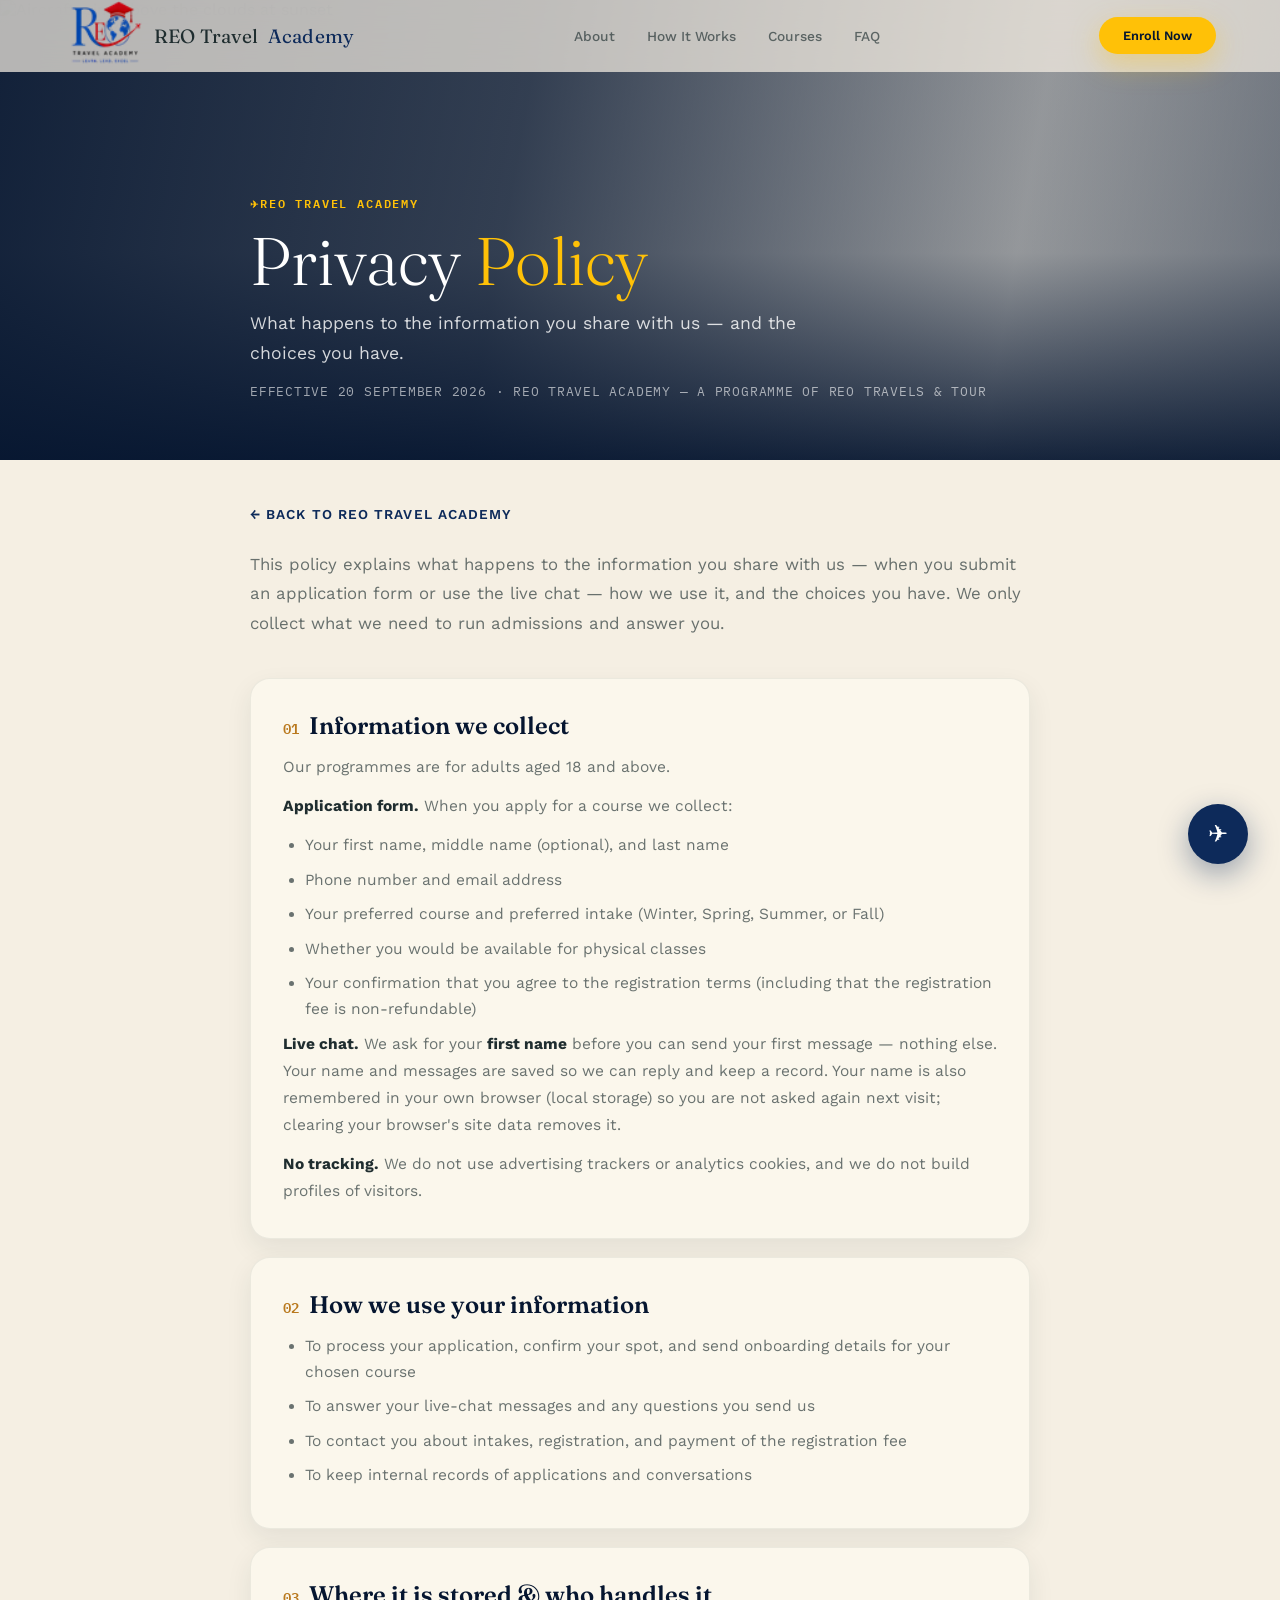
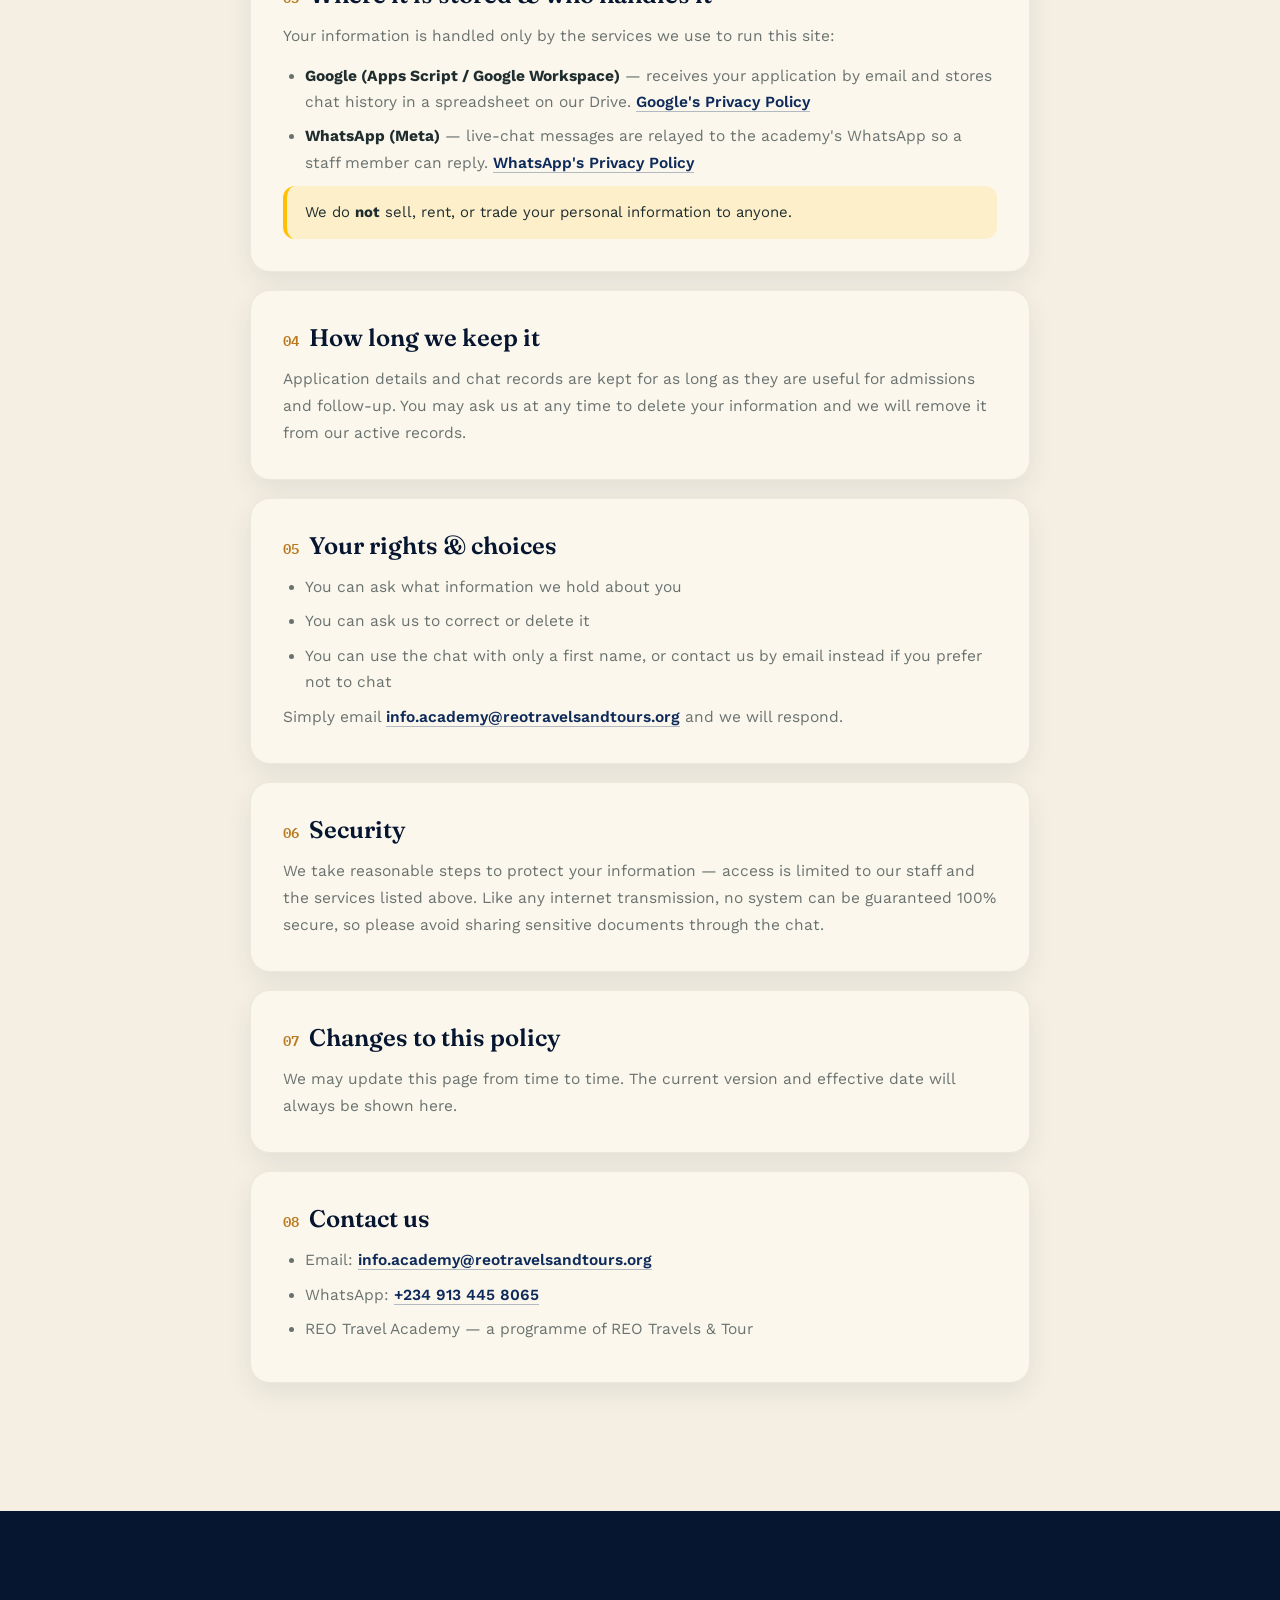
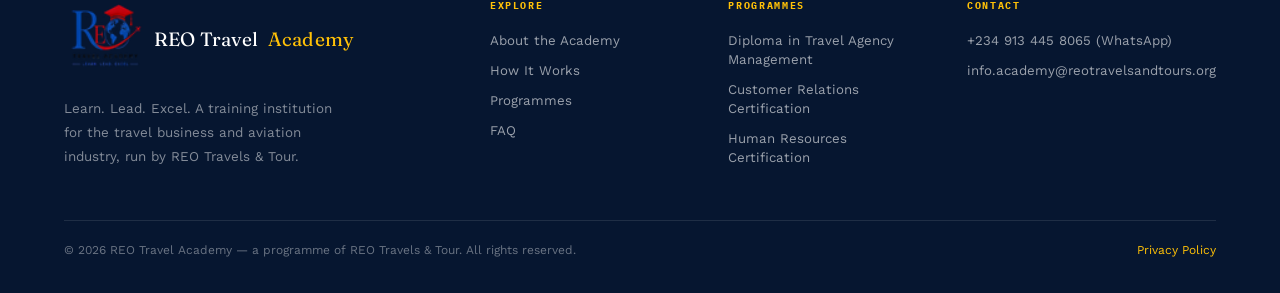
==== commit 23208b45: "fresh commit" ====
--- a/privacy.html
+++ b/privacy.html
@@ -5,8 +5,8 @@
   <meta charset="UTF-8" />
   <meta name="viewport" content="width=device-width, initial-scale=1.0" />
   <title>Privacy Policy — REO Travel Academy</title>
-  <link rel="icon" type="image/png" href="favicon-32.png" />
-  <link rel="apple-touch-icon" href="logo-180.png" />
+  <link rel="icon" type="image/png" href="Images/favicon-32.png" />
+  <link rel="apple-touch-icon" href="Images/logo-180.png" />
   <link rel="stylesheet" href="css/academy.css" />
   <style>
     .doc-wrap { max-width: 860px; margin: 0 auto; padding: clamp(28px, 4vw, 44px) clamp(20px, 5vw, 40px) clamp(64px, 9vw, 110px); }
@@ -33,7 +33,7 @@
     .doc-section ul { margin: 8px 0 4px; padding-left: 22px; }
     .doc-section li { font-size: 0.97rem; line-height: 1.7; color: var(--ink-soft); margin-bottom: 8px; }
     .doc-section strong { color: var(--ink); }
-    .doc-section a { color: var(--teal); font-weight: 600; border-bottom: 1px solid rgba(14, 110, 100, 0.3); }
+    .doc-section a { color: var(--teal); font-weight: 600; border-bottom: 1px solid rgba(13, 42, 90, 0.3); }
     .doc-section a:hover { color: var(--amber-deep); border-color: var(--amber); }
     .doc-note { background: var(--teal-tint); border-left: 4px solid var(--amber); border-radius: var(--radius-sm); padding: 14px 18px; font-size: 0.93rem; line-height: 1.65; color: var(--ink); margin-top: 10px; }
     @media (max-width: 640px) { .doc-section h2 { flex-direction: column; gap: 4px; } }
@@ -44,13 +44,13 @@
   <div id="top"></div>
 
   <div id="preloader">
-    <img class="pre-logo" src="reo.png" alt="REO Travel Academy logo" />
+    <img class="pre-logo" src="Images/reo.png" alt="REO Travel Academy logo" />
     <div class="pre-track"><div class="pre-fill"></div></div>
     <p class="pre-text">Boarding&hellip;</p>
   </div>
 
   <nav id="navbar">
-    <a class="nav-logo" href="index.html"><img src="logo-64.png" alt="REO Travel Academy logo" />REO Travel <span>Academy</span></a>
+    <a class="nav-logo" href="index.html"><img src="Images/logo-64.png" alt="REO Travel Academy logo" />REO Travel <span>Academy</span></a>
     <ul class="nav-links" id="nav-links">
       <li><a href="index.html#about">About</a></li>
       <li><a href="index.html#how">How It Works</a></li>
@@ -166,7 +166,7 @@
   <footer id="footer">
     <div class="footer-top">
       <div class="footer-brand">
-        <a class="nav-logo" href="index.html"><img src="logo-64.png" alt="REO Travel Academy logo" />REO Travel <span>Academy</span></a>
+        <a class="nav-logo" href="index.html"><img src="Images/logo-64.png" alt="REO Travel Academy logo" />REO Travel <span>Academy</span></a>
         <p>Learn. Lead. Excel. A training institution for the travel business and aviation industry, run by REO
           Travels &amp; Tour.</p>
       </div>
@@ -208,7 +208,7 @@
 
   <div class="chat-panel" id="chat-panel">
     <div class="chat-head">
-      <div class="chat-head-avatar"><img src="logo-64.png" alt="REO Travel Academy logo" /></div>
+      <div class="chat-head-avatar"><img src="Images/logo-64.png" alt="REO Travel Academy logo" /></div>
       <div>
         <strong>REO Travel Academy</strong>
         <span>Typically replies within 10 minutes</span>
--- a/css/academy.css
+++ b/css/academy.css
@@ -1,33 +1,41 @@
 @import url("https://fonts.googleapis.com/css2?family=Fraunces:opsz,wght@9..144,300;9..144,400;9..144,500;9..144,600&family=Work+Sans:wght@400;500;600;700&family=IBM+Plex+Mono:wght@500;600&display=swap");
 
 :root {
+  --navy: #0a1f44;
+  --navy-deep: #061630;
+  --navy-mid: #0d2a5a;
+  --royal: #0d47a1;
+  --bright: #1e88e5;
+  --gold: #ffc107;
+  --gold-light: #ffd54f;
+  --gold-dim: rgba(255, 193, 7, 0.15);
+  --white: #ffffff;
   --paper:      #F5EFE3;
   --paper-alt:  #ECE3D0;
   --card:       #FBF7EC;
   --ink:        #1F2D2F;
   --ink-soft:   rgba(31, 45, 47, 0.66);
   --ink-mute:   rgba(31, 45, 47, 0.45);
-  --teal:       #0E6E64;
-  --teal-deep:  #0A4F48;
-  --teal-tint:  rgba(14, 110, 100, 0.09);
-  --amber:      #E2A23C;
+  --teal:       #0d2a5a;
+  --teal-deep:  #061630;
+  --teal-tint:  rgba(255, 193, 7, 0.15);
+  --amber:      #ffc107;
   --amber-deep: #B9791E;
-  --white:      #FFFFFF;
   --glass:      rgba(251, 247, 236, 0.6);
   --glass-strong: rgba(251, 247, 236, 0.85);
   --border:     rgba(31, 45, 47, 0.12);
   --border-soft:rgba(31, 45, 47, 0.07);
-  --footer-bg:  #0B2320;
-  --night:      #07221F;
+  --footer-bg:  #061630;
+  --night:      #061630;
 
   --shadow-sm:  0 10px 26px rgba(31, 45, 47, 0.08);
   --shadow-md:  0 24px 56px rgba(31, 45, 47, 0.14);
-  --shadow-amber: 0 10px 28px rgba(226, 162, 60, 0.35);
-
-  --radius-sm: 10px;
-  --radius-md: 16px;
-  --radius-lg: 26px;
-  --nav-h: 76px;
+  --shadow-amber: 0 10px 28px rgba(255, 193, 7, 0.35);
+
+  --radius-sm: 12px;
+  --radius-md: 20px;
+  --radius-lg: 28px;
+  --nav-h: 72px;
 }
 
 *, *::before, *::after { box-sizing: border-box; margin: 0; padding: 0; }
@@ -97,7 +105,7 @@
   color: var(--teal-deep);
   box-shadow: var(--shadow-amber);
 }
-.btn-primary:hover { transform: translateY(-3px); box-shadow: 0 16px 36px rgba(226,162,60,0.45); }
+.btn-primary:hover { transform: translateY(-3px); box-shadow: 0 16px 36px rgba(255,193,7,0.45); }
 .btn-ghost {
   background: var(--glass);
   backdrop-filter: blur(14px);
@@ -117,7 +125,7 @@
   box-shadow: var(--shadow-sm);
   transition: all 0.35s;
 }
-.glass-card:hover { transform: translateY(-5px); box-shadow: var(--shadow-md); border-color: rgba(14,110,100,0.28); }
+.glass-card:hover { transform: translateY(-5px); box-shadow: var(--shadow-md); border-color: rgba(13,42,90,0.28); }
 
 #preloader {
   position: fixed; inset: 0;
@@ -213,13 +221,16 @@
 .hero-overlay {
   position: absolute; inset: 0; z-index: 1;
   background:
-    linear-gradient(100deg, rgba(7,34,31,0.94) 0%, rgba(7,34,31,0.78) 40%, rgba(7,34,31,0.3) 78%, rgba(7,34,31,0.5) 100%),
-    linear-gradient(to top, rgba(7,34,31,0.9) 0%, rgba(7,34,31,0.15) 45%);
-}
-.flight-path { position: absolute; inset: 0; z-index: 2; pointer-events: none; opacity: 0.5; }
-.flight-path svg { width: 100%; height: 100%; }
+    linear-gradient(100deg, rgba(6,22,48,0.94) 0%, rgba(6,22,48,0.78) 40%, rgba(6,22,48,0.3) 78%, rgba(6,22,48,0.5) 100%),
+    linear-gradient(to top, rgba(6,22,48,0.9) 0%, rgba(6,22,48,0.15) 45%);
+}
+.flight-path { position: absolute; inset: 0; z-index: 2; pointer-events: none; opacity: 0.5; overflow: hidden; }
+.flight-path svg { position: absolute; inset: 0; width: 100%; height: 100%; }
+.flight-path .route-mobile { display: none; }
+.flight-path .route-desktop { display: block; }
 .flight-path .dash {
   fill: none; stroke: var(--amber); stroke-width: 1.5; stroke-dasharray: 8 10; opacity: 0.4;
+  vector-effect: non-scaling-stroke;
 }
 
 .hero-inner {
@@ -341,12 +352,12 @@
   padding: clamp(22px, 2.8vw, 30px);
   transition: all 0.35s;
 }
-.step-card:hover { transform: translateY(-5px); box-shadow: var(--shadow-md); border-color: rgba(14,110,100,0.3); }
+.step-card:hover { transform: translateY(-5px); box-shadow: var(--shadow-md); border-color: rgba(13,42,90,0.3); }
 .step-num {
   position: absolute; top: 16px; right: 20px;
   font-family: "IBM Plex Mono", monospace;
   font-size: 2.1rem; font-weight: 600;
-  color: rgba(14,110,100,0.14);
+  color: rgba(13,42,90,0.14);
   line-height: 1;
 }
 .step-card .wc-icon { font-size: 1.6rem; margin-bottom: 12px; display: block; }
@@ -374,19 +385,19 @@
   transition: all 0.35s;
 }
 .course-card:hover { transform: translateY(-6px); box-shadow: var(--shadow-md); }
-.course-card.flagship { border-color: rgba(226,162,60,0.6); }
+.course-card.flagship { border-color: rgba(255,193,7,0.6); }
 .course-media { position: relative; height: clamp(170px, 22vw, 210px); overflow: hidden; }
 .course-media img { width: 100%; height: 100%; object-fit: cover; transition: transform 0.7s cubic-bezier(.25,.46,.45,.94); }
 .course-card:hover .course-media img { transform: scale(1.07); }
 .course-media::after {
   content: ""; position: absolute; inset: 0;
-  background: linear-gradient(to top, rgba(7,34,31,0.45), transparent 55%);
+  background: linear-gradient(to top, rgba(6,22,48,0.45), transparent 55%);
 }
 .course-head { position: relative; padding: 22px 26px 0; }
 .course-flag {
   display: inline-block; font-family: "IBM Plex Mono", monospace; font-size: 0.6rem;
   letter-spacing: 0.14em; text-transform: uppercase; color: var(--teal-deep);
-  background: rgba(226,162,60,0.25); padding: 4px 10px; border-radius: 20px; margin-bottom: 12px;
+  background: rgba(255,193,7,0.25); padding: 4px 10px; border-radius: 20px; margin-bottom: 12px;
 }
 .course-kicker { font-family: "IBM Plex Mono", monospace; font-size: 0.62rem; letter-spacing: 0.12em; text-transform: uppercase; color: var(--ink-mute); margin-bottom: 10px; display: block; }
 .course-title { font-family: "Fraunces", serif; font-size: clamp(1.1rem, 1.9vw, 1.32rem); font-weight: 500; color: var(--ink); margin-bottom: 14px; line-height: 1.3; }
@@ -467,7 +478,7 @@
 .register-form select {
   appearance: none;
   -webkit-appearance: none;
-  background-image: url("data:image/svg+xml;charset=UTF-8,%3Csvg xmlns='http://www.w3.org/2000/svg' width='12' height='8' viewBox='0 0 12 8'%3E%3Cpath d='M1 1l5 5 5-5' stroke='%230E6E64' stroke-width='2' fill='none' stroke-linecap='round'/%3E%3C/svg%3E");
+  background-image: url("data:image/svg+xml;charset=UTF-8,%3Csvg xmlns='http://www.w3.org/2000/svg' width='12' height='8' viewBox='0 0 12 8'%3E%3Cpath d='M1 1l5 5 5-5' stroke='%230d2a5a' stroke-width='2' fill='none' stroke-linecap='round'/%3E%3C/svg%3E");
   background-repeat: no-repeat;
   background-position: right 14px center;
   cursor: pointer;
@@ -511,7 +522,7 @@
 }
 .register-status { font-size: 0.8rem; display: none; padding: 10px 14px; border-radius: var(--radius-sm); }
 .register-status.show { display: block; }
-.register-status.ok { background: rgba(14,110,100,0.1); border: 1px solid rgba(14,110,100,0.3); color: var(--teal-deep); }
+.register-status.ok { background: rgba(255,193,7,0.12); border: 1px solid rgba(255,193,7,0.35); color: var(--teal-deep); }
 .register-status.err { background: rgba(200,60,60,.08); border: 1px solid rgba(200,60,60,.25); color: #a83a3a; }
 
 #faq { background: var(--paper); }
@@ -544,8 +555,8 @@
   overflow: hidden;
   transition: border-color 0.3s, box-shadow 0.3s;
 }
-.faq-item:hover { border-color: rgba(14,110,100,0.3); }
-.faq-item[open] { border-color: rgba(14,110,100,0.45); box-shadow: var(--shadow-md); }
+.faq-item:hover { border-color: rgba(13,42,90,0.3); }
+.faq-item[open] { border-color: rgba(13,42,90,0.45); box-shadow: var(--shadow-md); }
 .faq-item summary {
   list-style: none;
   display: flex; align-items: center; justify-content: space-between; gap: 16px;
@@ -610,7 +621,7 @@
   position: fixed; bottom: clamp(20px, 4vw, 36px); right: clamp(16px, 4vw, 32px); z-index: 8900;
   width: 60px; height: 60px; border-radius: 50%; border: none;
   background: var(--teal); color: var(--white); font-size: 1.5rem;
-  box-shadow: 0 10px 30px rgba(14,110,100,0.4);
+  box-shadow: 0 10px 30px rgba(13,42,90,0.4);
   cursor: pointer; transition: transform 0.3s;
   display: flex; align-items: center; justify-content: center;
 }
@@ -656,7 +667,7 @@
 .chat-panel.gated .chat-gate { display: flex; }
 .chat-panel.gated .chat-body, .chat-panel.gated .chat-foot { display: none; }
 .chat-gate-card { width: 100%; background: var(--card); border: 1px solid var(--border); border-radius: var(--radius-md); padding: 26px 20px; text-align: center; box-shadow: var(--shadow-sm); }
-.chat-gate-icon { width: 54px; height: 54px; margin: 0 auto 14px; border-radius: 50%; background: linear-gradient(135deg, var(--teal), var(--teal-deep)); color: var(--white); display: flex; align-items: center; justify-content: center; font-size: 1.5rem; box-shadow: 0 8px 20px rgba(14, 110, 100, 0.3); }
+.chat-gate-icon { width: 54px; height: 54px; margin: 0 auto 14px; border-radius: 50%; background: linear-gradient(135deg, var(--teal), var(--teal-deep)); color: var(--white); display: flex; align-items: center; justify-content: center; font-size: 1.5rem; box-shadow: 0 8px 20px rgba(13, 42, 90, 0.3); }
 .chat-gate h4 { font-family: "Fraunces", serif; font-size: 1.12rem; font-weight: 500; color: var(--ink); margin: 0 0 8px; }
 .chat-gate p { font-size: 0.78rem; line-height: 1.55; color: var(--ink-soft); margin: 0 0 16px; }
 .chat-gate form { display: flex; flex-direction: column; gap: 10px; }
@@ -668,6 +679,12 @@
 .chat-gate-note.show { display: block; }
 
 @media (max-width: 640px) {
+  .flight-path { opacity: 0.35; }
+  .flight-path .route-desktop { display: none; }
+  .flight-path .route-mobile { display: block; }
+  .flight-path .dash { stroke-width: 1.75; stroke-dasharray: 2 9; stroke-linecap: round; opacity: 0.55; }
+   .flight-path .plane { filter: drop-shadow(0 0 6px rgba(255, 193, 7, 0.9)); }
+  #hero { min-height: 100svh; }
   .modal-facts { grid-template-columns: 1fr; }
   .modal-actions .btn { flex: 1 1 100%; }
   .about-badge { max-width: calc(100% - 32px); }
